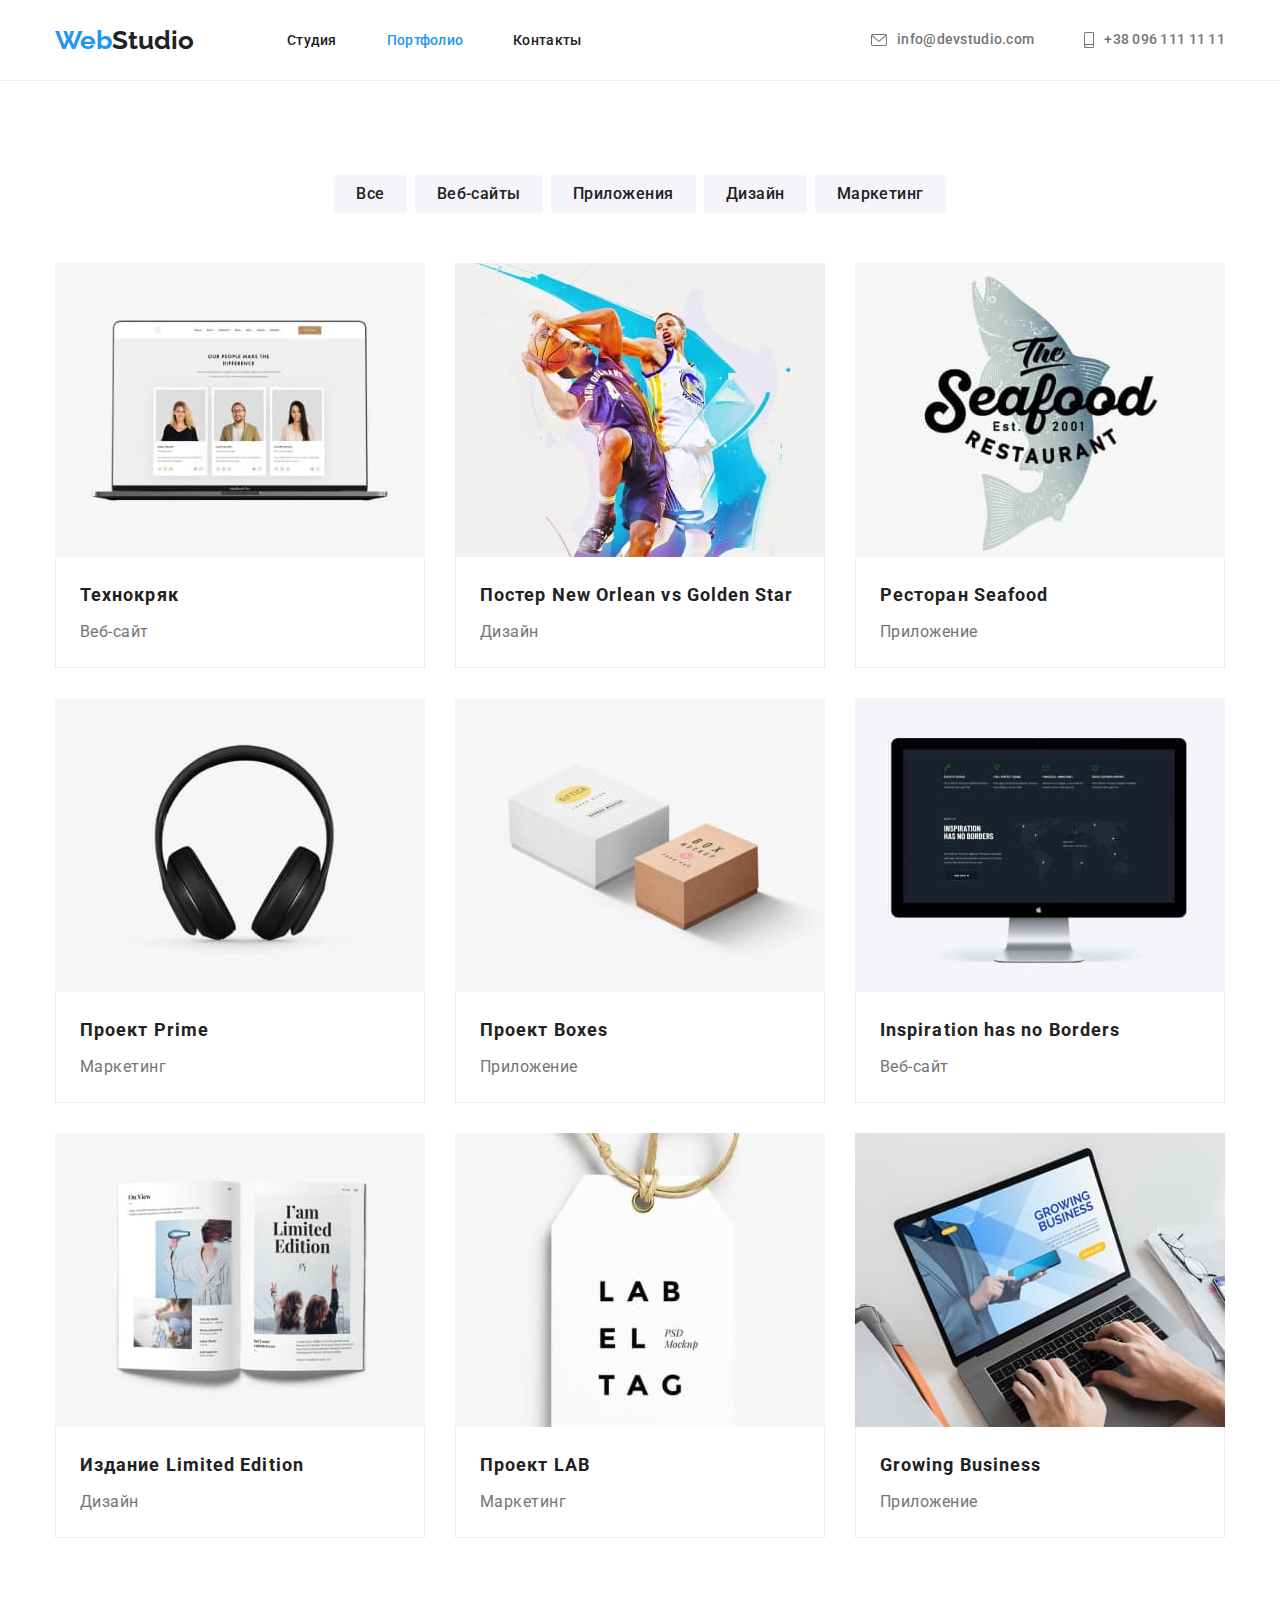
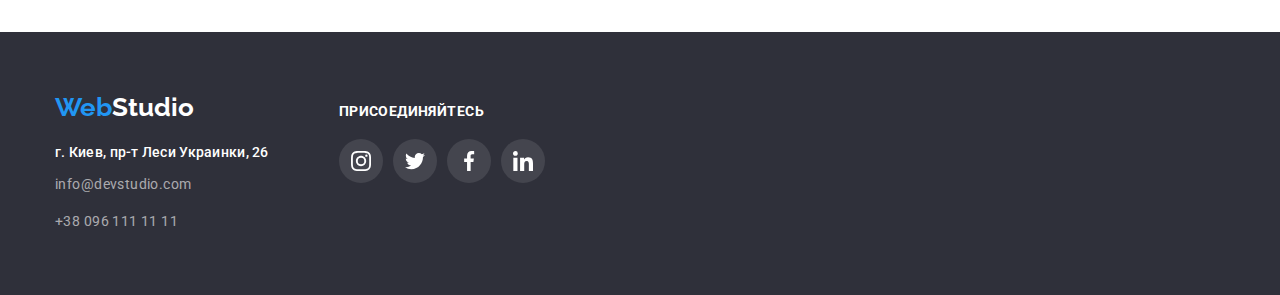
==== portfolio.html @ 15e5917b "copy files fm modul 4 to 5" ====
<!DOCTYPE html>

<html lang="ru">
  <head>
    <meta charset="UTF-8" />
    <title>Портфолио</title>
    <link rel="preconnect" href="https://fonts.googleapis.com" />
    <link rel="preconnect" href="https://fonts.gstatic.com" crossorigin />
    <link
      href="https://fonts.googleapis.com/css2?family=Raleway:wght@700&family=Roboto:wght@400;500;700;900&display=swap"
      rel="stylesheet"
    />
    <link
      rel="stylesheet"
      href="https://cdnjs.cloudflare.com/ajax/libs/modern-normalize/1.1.0/modern-normalize.min.css"
    />
    <link rel="stylesheet" href="./css/styles.css" />
  </head>
  <body>
    <header class="main-header">
      <div class="container flex hrznt-cent">
        <a href="./index.html" class="logo" lang="en"
          ><span class="accent">Web</span>Studio</a
        >
        <nav class="main-nav">
          <ul class="main-manu list">
            <li class="link">
              <a href="./index.html" class="main-menu-link">Студия</a>
            </li>
            <li class="link">
              <a href="./portfolio.html" class="current main-menu-link"
                >Портфолио</a
              >
            </li>
            <li class="link">
              <a href="#" class="main-menu-link">Контакты</a>
            </li>
          </ul>
        </nav>
        <ul class="address-nav list">
          <li class="address-link">
            <a
              href="mailto:info@devstudio.com"
              class="contacts-header"
              lang="en"
            >
              <svg class="mail-icon" style="width: 16px; height: 12px">
                <use href="./images/icons.svg#icon-envelope"></use>
              </svg>
              info@devstudio.com</a
            >
          </li>
          <li class="address-link">
            <a href="tel:+380961111111" class="contacts-header">
              <svg class="phone-icon" style="width: 10px; height: 16px">
                <use href="./images/icons.svg#icon-smartphone"></use>
              </svg>
              +38 096 111 11 11</a
            >
          </li>
        </ul>
      </div>
    </header>
    <main>
      <section class="section">
        <div class="container">
          <h1 class="section-title hide">Нашы работы</h1>
          <ul class="filter list">
            <li class="filter-item">
              <a href="" type="button" class="filter-button">Все</a>
            </li>
            <li class="filter-item">
              <a href="" type="button" class="filter-button">Веб-сайты</a>
            </li>
            <li class="filter-item">
              <a href="" type="button" class="filter-button">Приложения</a>
            </li>
            <li class="filter-item">
              <a href="" type="button" class="filter-button">Дизайн</a>
            </li>
            <li class="filter-item">
              <a href="" type="button" class="filter-button">Маркетинг</a>
            </li>
          </ul>
          <ul class="project-portfolio list">
            <li class="project-card">
              <a href="" class="project-link">
                <img
                  class="project-img no-gap"
                  src="./images/card-technockrayk.jpg"
                  alt="Основная страница сайта"
                  width="370"
                  height="294"
                />
                <div class="project-tag">
                  <h2 class="project-name">Технокряк</h2>
                  <p class="project-category">Веб-сайт</p>
                </div>
              </a>
            </li>
            <li class="project-card">
              <a href="" class="project-link">
                <img
                  class="project-img no-gap"
                  src="./images/card-poster.jpg"
                  alt="Два баскетболиста с мячом"
                  width="370"
                  height="294"
                />
                <div class="project-tag">
                  <h2 class="project-name">
                    Постер <span lang="en">New Orlean vs Golden Star</span>
                  </h2>
                  <p class="project-category">Дизайн</p>
                </div>
              </a>
            </li>
            <li class="project-card">
              <a href="" class="project-link">
                <img
                  class="project-img no-gap"
                  src="./images/card-restoran.jpg"
                  alt="Логотп ресторана"
                  width="370"
                  height="294"
                />
                <div class="project-tag">
                  <h2 class="project-name">
                    Ресторан <span lang="en">Seafood</span>
                  </h2>
                  <p class="project-category">Приложение</p>
                </div>
              </a>
            </li>
            <li class="project-card">
              <a href="" class="project-link">
                <img
                  class="project-img no-gap"
                  src="./images/card-prime.jpg"
                  alt="Полноразмерные наушники"
                  width="370"
                  height="294"
                />
                <div class="project-tag">
                  <h2 class="project-name">
                    Проект <span lang="en">Prime</span>
                  </h2>
                  <p class="project-category">Маркетинг</p>
                </div>
              </a>
            </li>
            <li class="project-card">
              <a href="" class="project-link">
                <img
                  class="project-img no-gap"
                  src="./images/card-boxes.jpg"
                  alt="Две коробки"
                  width="370"
                  height="294"
                />
                <div class="project-tag">
                  <h2 class="project-name">Проект Boxes</h2>
                  <p class="project-category">Приложение</p>
                </div>
              </a>
            </li>
            <li class="project-card">
              <a href="" class="project-link">
                <img
                  class="project-img no-gap"
                  src="./images/card-noborders.jpg"
                  alt="Фото главной страници 'проекта' Веб-сайта на мониторе"
                  width="370"
                  height="294"
                />
                <div class="project-tag">
                  <h2 class="project-name" lang="en">
                    Inspiration has no Borders
                  </h2>
                  <p class="project-category">Веб-сайт</p>
                </div>
              </a>
            </li>
            <li class="project-card">
              <a href="" class="project-link">
                <img
                  class="project-img no-gap"
                  src="./images/card-publication.jpg"
                  alt="Журнал в развороте"
                  width="370"
                  height="294"
                />
                <div class="project-tag">
                  <h2 class="project-name">
                    Издание <span lang="en">Limited Edition</span>
                  </h2>
                  <p class="project-category">Дизайн</p>
                </div>
              </a>
            </li>
            <li class="project-card">
              <a href="" class="project-link">
                <img
                  class="project-img no-gap"
                  src="./images/card-lab.jpg"
                  alt="Фото бирки с логотипом проекта"
                  width="370"
                  height="294"
                />
                <div class="project-tag">
                  <h2 class="project-name">
                    Проект <span lang="en">LAB</span>
                  </h2>
                  <p class="project-category">Маркетинг</p>
                </div>
              </a>
            </li>
            <li class="project-card">
              <a href="" class="project-link">
                <img
                  class="project-img no-gap"
                  src="./images/card-growing.jpg"
                  alt="Фото Веб-сайта для приложения на ноутбуке"
                  width="370"
                  height="294"
                />
                <div class="project-tag">
                  <h2 class="project-name" lang="en">Growing Business</h2>
                  <p class="project-category">Приложение</p>
                </div>
              </a>
            </li>
          </ul>
        </div>
      </section>
    </main>

    <footer class="main-footer">
      <div class="container flex">
        <div class="address">
          <a href="./index.html" class="logo-footer" lang="en"
            ><span class="accent">Web</span
            ><span class="logo-white">Studio</span></a
          >
          <address>
            <ul class="address-footer list">
              <li class="address-item">
                <a href="#" class="address-link"
                  >г. Киев, пр-т Леси Украинки, 26</a
                >
              </li>
              <li class="address-item">
                <a
                  href="mailto:info@devstudio.com"
                  class="contacts-footer"
                  lang="en"
                  >info@devstudio.com</a
                >
              </li>
              <li class="address-item">
                <a href="tel:+380961111111" class="contacts-footer"
                  >+38 096 111 11 11</a
                >
              </li>
            </ul>
          </address>
        </div>
        <div class="social">
          <h2 class="social-title">присоединяйтесь</h2>
          <ul class="social-links flex list">
            <li class="social-link">
              <a href="" class="social-item">
                <svg class="social-icon" style="width: 20px; height: 20px">
                  <use href="./images/icons.svg#icon-instagram"></use>
                </svg>
              </a>
            </li>
            <li class="social-link">
              <a href="" class="social-item">
                <svg class="social-icon" style="width: 20px; height: 20px">
                  <use href="./images/icons.svg#icon-twitter"></use>
                </svg>
              </a>
            </li>
            <li class="social-link">
              <a href="" class="social-item">
                <svg class="social-icon" style="width: 20px; height: 20px">
                  <use href="./images/icons.svg#icon-facebook"></use>
                </svg>
              </a>
            </li>
            <li class="social-link">
              <a href="" class="social-item">
                <svg class="social-icon" style="width: 20px; height: 20px">
                  <use href="./images/icons.svg#icon-linkedin"></use>
                </svg>
              </a>
            </li>
          </ul>
        </div>
      </div>
    </footer>
  </body>
</html>
---- css/styles.css ----
:root {
  --primary-text-color: rgba(33, 33, 33, 1);
  --secondary-text-color: rgba(117, 117, 117, 1);
  --accent-color: rgba(33, 150, 243, 1);
  --primary-white-color: rgba(255, 255, 255, 1);
  --secondary-section-color: rgba(245, 244, 250, 1);
  --slave-bcg-color: rgba(47, 48, 58, 1);
  --contacts-footer: rgba(255, 255, 255, 0.6);
}

html {
  box-sizing: border-box;
}

*,
*::before,
*::after {
  box-sizing: inherit;
}

body {
  font-family: Roboto, sans-serif;
  color: var(--primary-text-color);

  background-color: var(--primary-white-color);
}

.list {
  padding: 0;
  margin: 0;

  list-style-type: none;
}

.accent {
  color: var(--accent-color);
}

.secnd-section-color {
  background-color: var(--secondary-section-color);
}

.flex {
  display: flex;
}

.hrznt-cent {
  align-items: center;
}

.hide {
  display: none;
}

.section.cut-top {
  padding-top: 0;
}

.container {
  width: 1200px;
  margin-left: auto;
  margin-right: auto;
  padding-left: 15px;
  padding-right: 15px;
}

.main-header {
  border-bottom: 1px solid rgba(236, 236, 236, 1);
}

.main-manu {
  display: flex;
  margin-left: 93px;
}

.main-manu .link + .link {
  margin-left: 50px;
}

.address-nav {
  display: flex;
  margin-left: auto;
}

.address-nav > .address-link + .address-link {
  margin-left: 50px;
}

.main-menu-link {
  display: block;
  padding-top: 32px;
  padding-bottom: 32px;

  text-decoration-line: none;
  font-size: 14px;
  font-weight: 500;
  line-height: 1.17;
  letter-spacing: 0.02em;
  color: var(--primary-text-color);
}

.main-menu-link:hover,
.main-menu-link:focus {
  color: var(--accent-color);
}

.current {
  color: var(--accent-color);
}

.logo,
.logo-footer {
  text-decoration-line: none;
  font-family: Raleway;
  font-size: 26px;
  font-weight: 700;
  line-height: 1.17;
  color: var(--primary-text-color);
}

.logo-footer {
  display: block;
  margin-bottom: 20px;
}

.logo-white {
  color: var(--primary-white-color);
}

.mail-icon {
  fill: currentColor;
  margin-right: 10px;
}

.phone-icon {
  fill: currentColor;
  margin-right: 10px;
}

.contacts-header {
  display: flex;
  align-items: center;
  padding-top: 32px;
  padding-bottom: 32px;

  text-decoration-line: none;
  font-weight: 500;
  color: var(--secondary-text-color);
}

.contacts-header:hover,
.contacts-header:focus {
  color: var(--accent-color);
}

.contacts-footer {
  text-decoration-line: none;
  font-style: normal;
  font-weight: 400;
  font-size: 14px;
  line-height: 2;
  letter-spacing: 0.03em;
  color: var(--contacts-footer);
}

.contacts-footer:hover,
.contacts-footer:focus {
  color: var(--accent-color);
}

.vision-description {
  margin: 0;

  font-style: normal;
  font-weight: 400;
  font-size: 14px;
  line-height: 1.7;
  letter-spacing: 0.03em;
  color: var(--secondary-text-color);
}

.hero {
  padding-top: 200px;
  padding-bottom: 200px;

  text-align: center;

  background-image: linear-gradient(
      to right,
      rgba(47, 48, 58, 0.4),
      rgba(47, 48, 58, 0.4)
    ),
    url(../images/hero-bkg.jpg),
    linear-gradient(to right, rgba(196, 196, 196, 1), rgba(196, 196, 196, 1));
  background-size: auto;
  background-position: center;
  background-repeat: no-repeat;
}

.hero-title {
  margin-top: 0;
  margin-bottom: 30px;

  font-size: 44px;
  font-weight: 900;
  line-height: 1.36;
  letter-spacing: 0.06em;
  text-transform: uppercase;
  color: var(--primary-white-color);
}

.hero-button {
  padding: 10px 32px;

  font-weight: 700;
  font-size: 16px;
  line-height: 1.88;
  letter-spacing: 0.06em;
  color: var(--primary-white-color);

  background-color: var(--accent-color);
  box-shadow: 0px 4px 4px rgba(0, 0, 0, 0.15);
  border-radius: 4px;
  border: 0;
}

.hero-button:hover,
.hero-button:focus {
  letter-spacing: 0.06em;
  color: var(--primary-white-color);

  background-color: rgba(33, 150, 243, 1);
  box-shadow: 0px 4px 4px rgba(0, 0, 0, 0.15);
}

.vision-list {
  display: flex;
  flex-wrap: wrap;
  margin: -15px;
}

.vision-item {
  display: flex;
  justify-content: center;
  align-items: center;
  width: 270px;
  height: 120px;
  margin-bottom: 30px;
  background-color: var(--secondary-section-color);
  border-radius: 4px;
}

.vision-icon {
  padding: 0;
}

.our-vision-list-item {
  margin: 15px;
  width: 270px;
}

.section {
  padding-top: 94px;
  padding-bottom: 94px;
}

.activities {
  display: flex;
}

.activities-item + .activities-item {
  margin-left: 30px;
}

.no-gap {
  display: block;
}

.filter {
  display: flex;
  margin-bottom: 50px;
  justify-content: center;
}

.filter-item + .filter-item {
  margin-left: 8px;
}

.filter-button {
  text-decoration: none;

  padding: 6px 22px;

  font-family: Roboto;
  font-weight: 500;
  font-size: 16px;
  line-height: 1.63;
  text-align: center;
  letter-spacing: 0.03em;
  color: var(--primary-text-color);

  background-color: var(--secondary-section-color);
  border: 0px;
  border-radius: 4px;
}

.filter-button:hover,
.filter-button:focus {
  color: var(--primary-white-color);

  background-color: var(--accent-color);
  box-shadow: 0px 3px 1px rgba(0, 0, 0, 0.1), 0px 1px 2px rgba(0, 0, 0, 0.08),
    0px 2px 2px rgba(0, 0, 0, 0.12);
  border-radius: 4px;
}

.project-portfolio {
  display: flex;
  flex-wrap: wrap;
  margin: -15px;
}

.project-link {
  text-decoration: none;
}

.project-card {
  margin: 15px;

  max-width: 370px;
  box-sizing: border-box;

  overflow: hidden;
}

.project-card:focus,
.project-card:hover {
  box-shadow: 0px 1px 1px rgba(0, 0, 0, 0.12), 0px 4px 4px rgba(0, 0, 0, 0.06),
    1px 4px 6px rgba(0, 0, 0, 0.16);
}

.project-img {
  max-width: 100%;
  height: auto;
}

.project-tag {
  text-decoration-style: none;
  padding: 20px 24px 20px 24px;

  border-left: 1px solid rgba(238, 238, 238, 1);
  border-right: 1px solid rgba(238, 238, 238, 1);
  border-bottom: 1px solid rgba(238, 238, 238, 1);
}

.project-name {
  color: var(--primary-text-color);
  margin: 0px 0px 4px 0px;

  font-style: normal;
  font-weight: 700;
  font-size: 18px;
  line-height: 2;
  letter-spacing: 0.06em;
}

.project-category {
  margin: 0;

  font-style: normal;
  font-weight: 400;
  font-size: 16px;
  line-height: 30px;
  letter-spacing: 0.03em;
  color: var(--secondary-text-color);
}

.vision-title {
  margin-top: 0;
  margin-bottom: 10px;

  font-family: Roboto;
  font-weight: 700;
  font-size: 14px;
  line-height: 1.14;
  letter-spacing: 0.03em;
  text-transform: uppercase;
}

.section-title {
  margin-top: 0;
  margin-bottom: 50px;

  font-weight: 700;
  font-size: 36px;
  line-height: 1.17;
  text-align: center;
  letter-spacing: 0.03em;
}

.crew-card {
  width: 270px;
  margin: 15px;

  background-color: var(--primary-white-color);
  box-shadow: 0px 1px 3px rgba(0, 0, 0, 0.12), 0px 1px 1px rgba(0, 0, 0, 0.14),
    0px 2px 1px rgba(0, 0, 0, 0.2);
  border-radius: 0px 0px 4px 4px;
}

.crew {
  display: flex;
  flex-wrap: wrap;
  margin: -15px;
}

.crew-tag {
  padding-top: 30px;
  padding-bottom: 30px;

  flex-direction: column;
}

.crew-name {
  margin-top: 0;
  margin-bottom: 10px;

  text-align: center;
  font-weight: 500;
  font-size: 16px;
  line-height: 1.19;
  letter-spacing: 0.03em;
}

.crew-job {
  margin: 0 0 16px 0;

  text-align: center;
  font-weight: 400;
  font-size: 16px;
  line-height: 1.19;
  letter-spacing: 0.03em;
  color: var(--secondary-text-color);
}

.crew-buttons {
  justify-content: center;
  padding: 0;
  align-items: center;
}

.crew-buttons .crew-link + .crew-link {
  margin-left: 10px;
}

.crew-button {
  display: flex;
  justify-content: center;
  align-items: center;
  padding: 12px;
  width: 44px;
  height: 44px;
  background-color: var(--primary-white-color);
  border: 0;
  border-radius: 50%;
  fill: rgba(175, 177, 184, 1);
  background-position: center;
}

.crew-button:hover,
.crew-button:focus {
  background-color: var(--accent-color);
  fill: var(--primary-white-color);
}

.crew-btn-icon {
  margin: 0;
  padding: 0;
  object-fit: contain;
}

.clients {
  display: flex;
  justify-content: center;
}

.client-item {
  display: flex;
  width: 170px;
  height: 92px;
  justify-content: center;
  align-items: center;
  color: rgba(175, 177, 184, 1);
  border: 1px solid;
  border-radius: 4px;
}

.client-item:hover,
.client-item:focus {
  color: var(--accent-color);
}

.client + .client {
  margin-left: 30px;
}

.client-icon {
  padding: 0;
  margin: 0;
  fill: currentColor;
}

.address-link {
  text-decoration: none;
  font-family: Roboto;
  font-style: normal;
  font-weight: 500;
  font-size: 14px;
  line-height: 1.14;
  letter-spacing: 0.02em;
  color: var(--primary-white-color);
}

.main-footer .container.flex {
  align-items: baseline;
}

.main-footer {
  padding-top: 60px;
  padding-bottom: 60px;
  margin: auto;

  background-color: var(--slave-bcg-color);
}

.address-footer {
  display: flex;
  flex-direction: column;
}

.address-item + .address-item {
  margin-top: 9px;
}

.social {
  margin-left: 70px;
}

.social-title {
  font-weight: 700;
  font-size: 14px;
  line-height: 16px;
  letter-spacing: 0.03em;
  text-transform: uppercase;
  margin: 0px 0px 20px 0px;

  color: var(--primary-white-color);
}

.social-links {
  padding: 0;
  margin: 0;
}

.social-link + .social-link {
  margin-left: 10px;
}

.social-item {
  display: flex;
  justify-content: center;
  align-items: center;
  padding: 0;
  width: 44px;
  height: 44px;
  background-color: rgba(255, 255, 255, 0.1);
  border: 0;
  border-radius: 50%;
  fill: var(--primary-white-color);
  background-position: center;
}

.social-item:hover,
.social-item:focus {
  background-color: var(--accent-color);
  fill: var(--primary-white-color);
}

.social-icon {
  margin: 0;
  padding: 0;
}
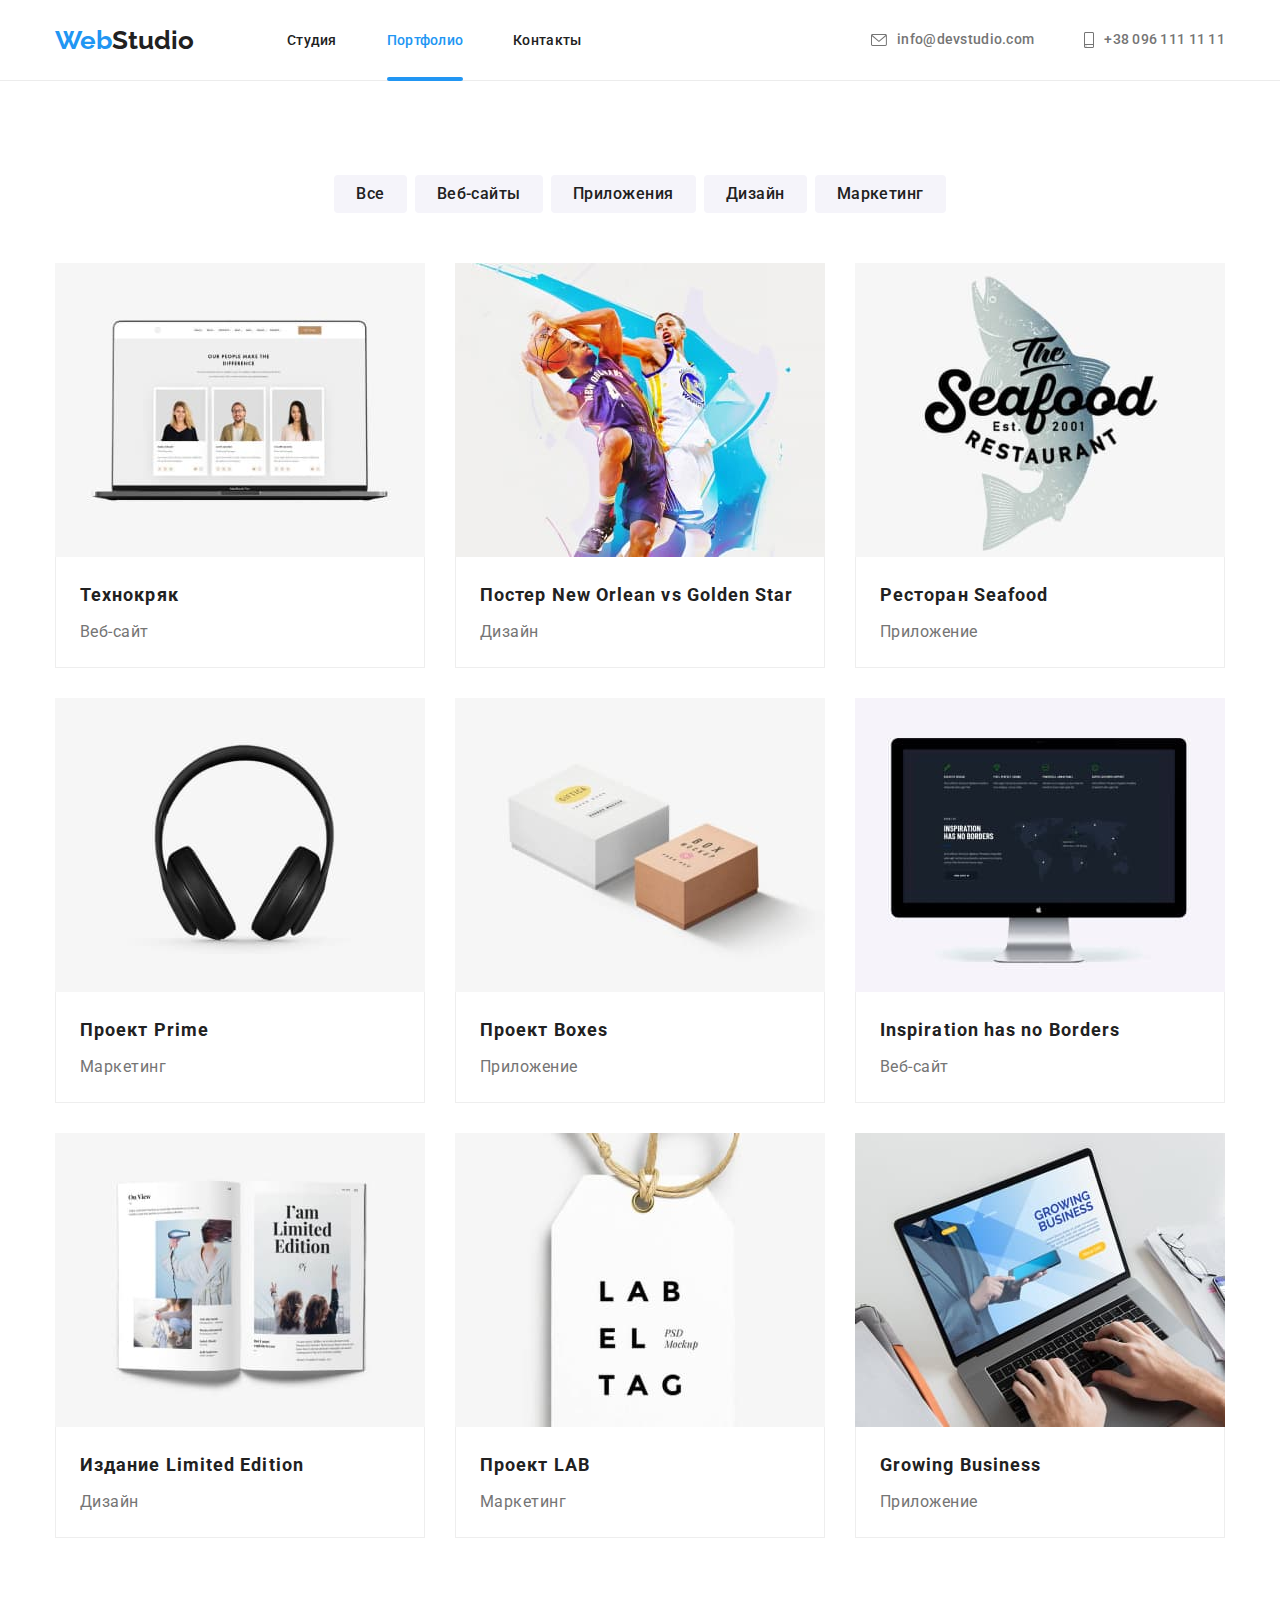
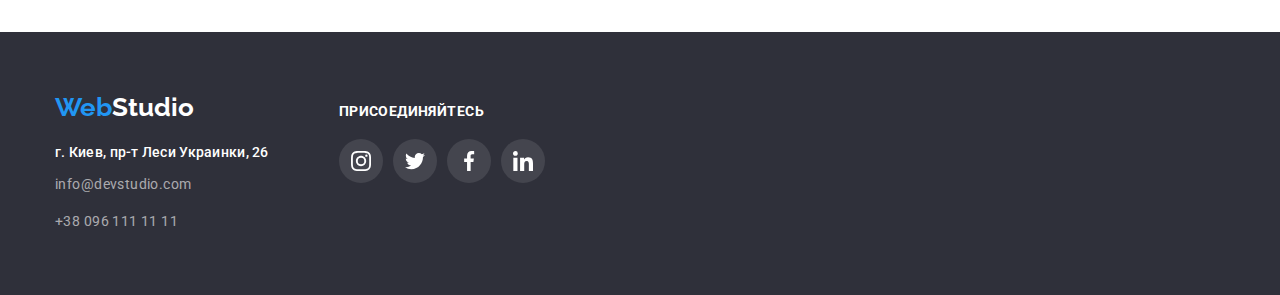
==== commit 2d1219e3: "add some animations" ====
--- a/portfolio.html
+++ b/portfolio.html
@@ -3,6 +3,8 @@
 <html lang="ru">
   <head>
     <meta charset="UTF-8" />
+    <meta http-equiv="X-UA-Compatible" content="IE=edge" />
+    <meta name="viewport" content="width=device-width, initial-scale=1.0" />
     <title>Портфолио</title>
     <link rel="preconnect" href="https://fonts.googleapis.com" />
     <link rel="preconnect" href="https://fonts.gstatic.com" crossorigin />
--- a/css/styles.css
+++ b/css/styles.css
@@ -49,7 +49,17 @@
 }
 
 .hide {
-  display: none;
+  position: absolute;
+  width: 1px;
+  height: 1px;
+  margin: -1px;
+  border: 0;
+  padding: 0;
+
+  white-space: nowrap;
+  clip-path: inset(100%);
+  clip: rect(0 0 0 0);
+  overflow: hidden;
 }
 
 .section.cut-top {
@@ -105,7 +115,19 @@
 }
 
 .current {
+  position: relative;
   color: var(--accent-color);
+}
+
+.current::after {
+  position: absolute;
+  display: block;
+  content: '';
+  height: 4px;
+  width: 100%;
+  background-color: var(--accent-color);
+  border-radius: 2px;
+  transform: translateY(29px);
 }
 
 .logo,
@@ -276,6 +298,40 @@
   display: block;
 }
 
+.img-box {
+  position: relative;
+}
+
+.activities-item .info-box {
+  bottom: 0;
+
+  padding: 24px;
+
+  position: absolute;
+  display: flex;
+  justify-content: center;
+  align-items: center;
+  max-width: 100%;
+  min-width: 100%;
+  height: 70px;
+  background-color: rgba(47, 48, 58, 0.8);
+}
+
+.activities-item .img-text {
+  display: block;
+  margin: 0;
+  font-family: 'Roboto';
+  font-style: normal;
+  font-weight: 700;
+  font-size: 14px;
+  line-height: 1.14;
+  text-align: center;
+  letter-spacing: 0.03em;
+  text-transform: uppercase;
+
+  color: var(--primary-white-color);
+}
+
 .filter {
   display: flex;
   margin-bottom: 50px;
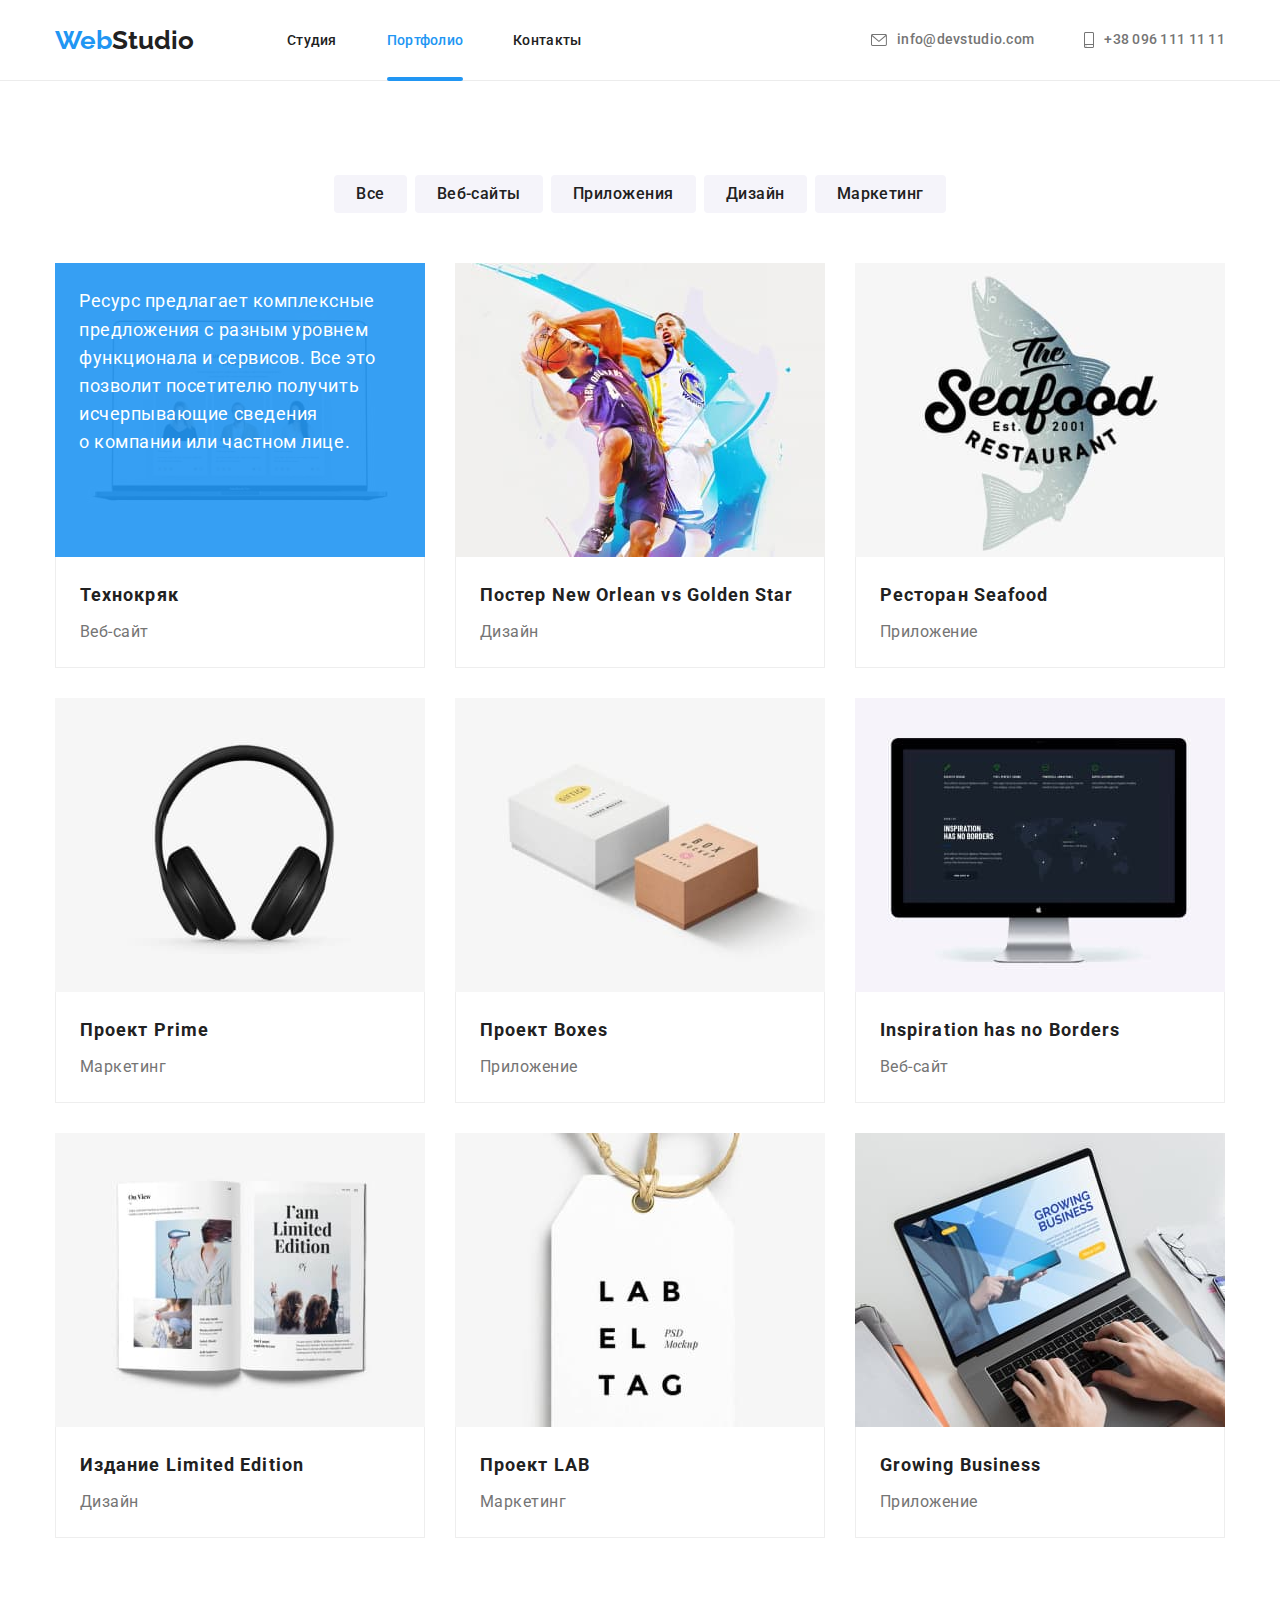
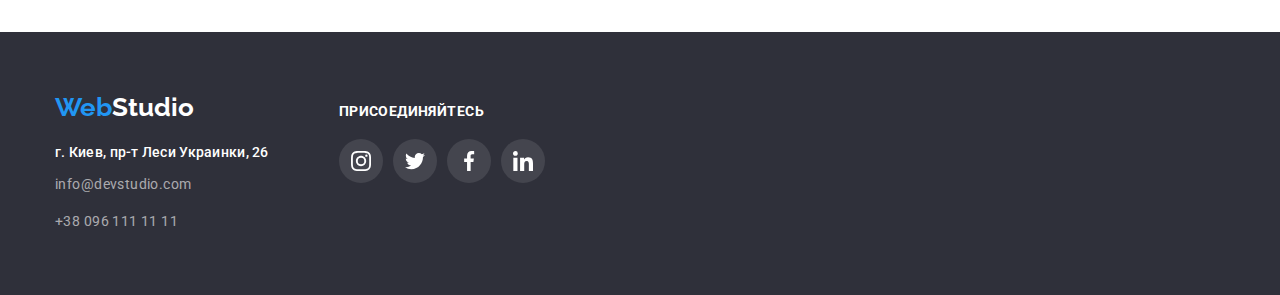
==== commit a23d7df1: "test" ====
--- a/portfolio.html
+++ b/portfolio.html
@@ -87,13 +87,21 @@
           <ul class="project-portfolio list">
             <li class="project-card">
               <a href="" class="project-link">
-                <img
-                  class="project-img no-gap"
-                  src="./images/card-technockrayk.jpg"
-                  alt="Основная страница сайта"
-                  width="370"
-                  height="294"
-                />
+                <div class="img-box">
+                  <img
+                    class="project-img no-gap"
+                    src="./images/card-technockrayk.jpg"
+                    alt="Основная страница сайта"
+                    width="370"
+                    height="294"
+                  />
+                  <p class="text">
+                    Ресурс предлагает комплексные предложения с разным уровнем
+                    функционала и сервисов. Все это позволит посетителю получить
+                    исчерпывающие сведения <br />
+                    о компании или частном лице.
+                  </p>
+                </div>
                 <div class="project-tag">
                   <h2 class="project-name">Технокряк</h2>
                   <p class="project-category">Веб-сайт</p>
--- a/css/styles.css
+++ b/css/styles.css
@@ -299,6 +299,7 @@
 }
 
 .img-box {
+  display: flex;
   position: relative;
 }
 
@@ -382,15 +383,11 @@
 
 .project-card {
   margin: 15px;
-
   max-width: 370px;
-  box-sizing: border-box;
-
-  overflow: hidden;
-}
-
-.project-card:focus,
-.project-card:hover {
+}
+
+.project-link:focus,
+.project-link:hover {
   box-shadow: 0px 1px 1px rgba(0, 0, 0, 0.12), 0px 4px 4px rgba(0, 0, 0, 0.06),
     1px 4px 6px rgba(0, 0, 0, 0.16);
 }
@@ -398,6 +395,30 @@
 .project-img {
   max-width: 100%;
   height: auto;
+}
+
+/* /* .project-card .img-box {
+  overflow: hidden;
+} */
+
+.project-card .text {
+  margin: 0;
+  display: block;
+  position: absolute;
+  top: 0;
+  left: 0;
+  width: 100%;
+  height: 100%;
+  padding: 24px;
+  background-color: rgba(33, 150, 243, 0.9);
+
+  font-family: Roboto;
+  font-style: normal;
+  font-weight: 400;
+  font-size: 18px;
+  line-height: 1.56;
+  letter-spacing: 0.03em;
+  color: var(--primary-white-color);
 }
 
 .project-tag {
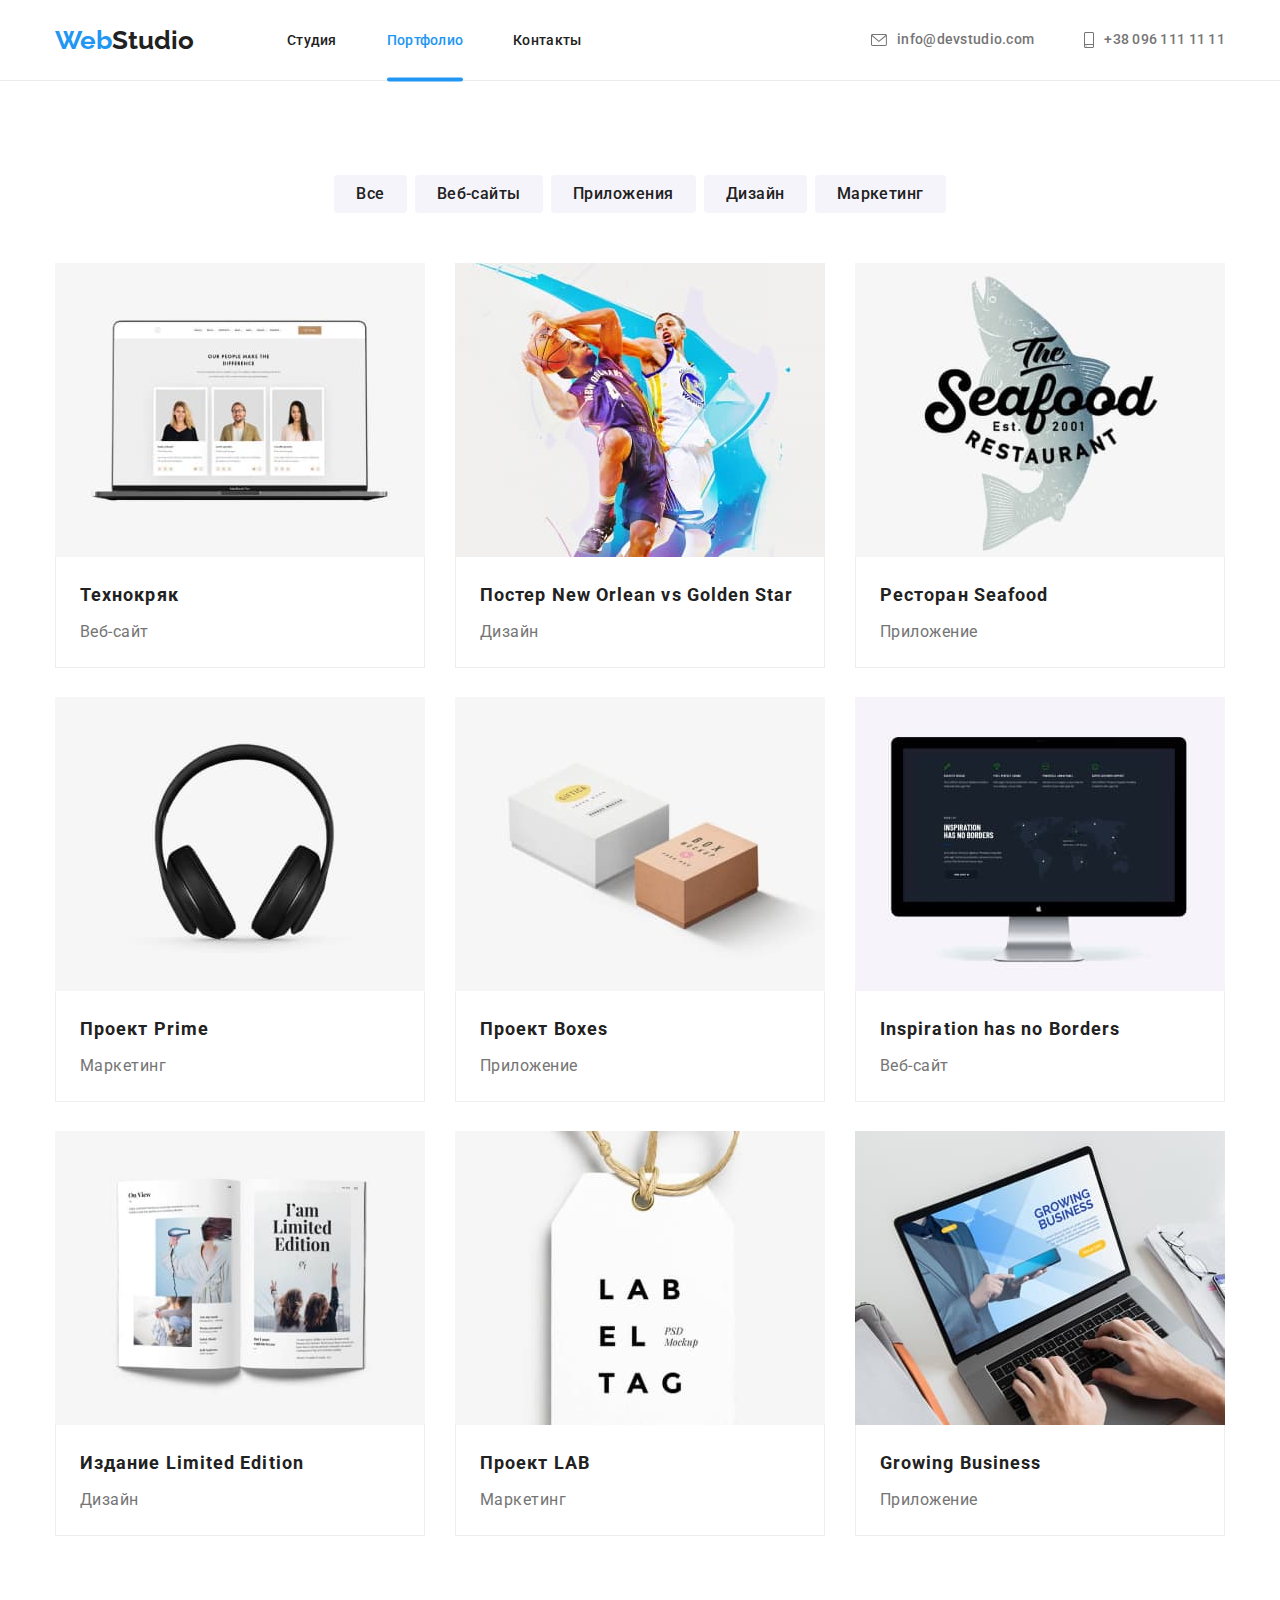
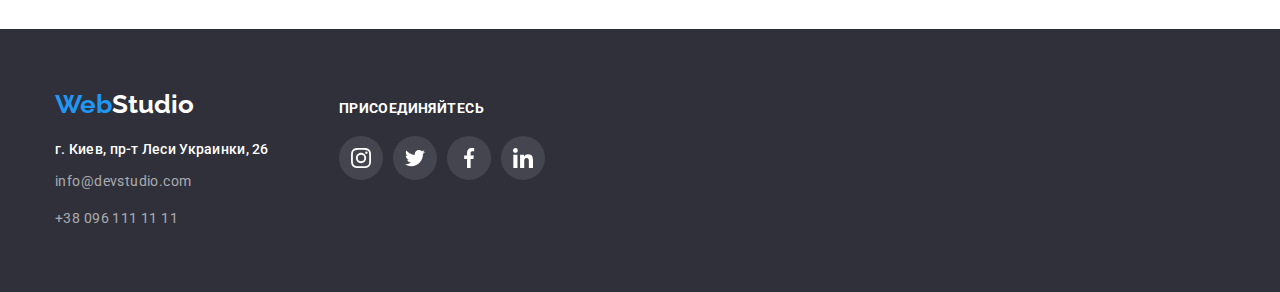
==== commit e63915c6: "add animations" ====
--- a/portfolio.html
+++ b/portfolio.html
@@ -95,12 +95,14 @@
                     width="370"
                     height="294"
                   />
-                  <p class="text">
-                    Ресурс предлагает комплексные предложения с разным уровнем
-                    функционала и сервисов. Все это позволит посетителю получить
-                    исчерпывающие сведения <br />
-                    о компании или частном лице.
-                  </p>
+                  <div class="text-box">
+                    <p class="text">
+                      Ресурс предлагает комплексные предложения с разным уровнем
+                      функционала и сервисов. Все это позволит посетителю
+                      получить исчерпывающие сведения <br />
+                      о компании или частном лице.
+                    </p>
+                  </div>
                 </div>
                 <div class="project-tag">
                   <h2 class="project-name">Технокряк</h2>
@@ -110,13 +112,23 @@
             </li>
             <li class="project-card">
               <a href="" class="project-link">
-                <img
-                  class="project-img no-gap"
-                  src="./images/card-poster.jpg"
-                  alt="Два баскетболиста с мячом"
-                  width="370"
-                  height="294"
-                />
+                <div class="img-box">
+                  <img
+                    class="project-img no-gap"
+                    src="./images/card-poster.jpg"
+                    alt="Два баскетболиста с мячом"
+                    width="370"
+                    height="294"
+                  />
+                  <div class="text-box">
+                    <p class="text">
+                      Ресурс предлагает комплексные предложения с разным уровнем
+                      функционала и сервисов. Все это позволит посетителю
+                      получить исчерпывающие сведения <br />
+                      о компании или частном лице.
+                    </p>
+                  </div>
+                </div>
                 <div class="project-tag">
                   <h2 class="project-name">
                     Постер <span lang="en">New Orlean vs Golden Star</span>
@@ -127,13 +139,23 @@
             </li>
             <li class="project-card">
               <a href="" class="project-link">
-                <img
-                  class="project-img no-gap"
-                  src="./images/card-restoran.jpg"
-                  alt="Логотп ресторана"
-                  width="370"
-                  height="294"
-                />
+                <div class="img-box">
+                  <img
+                    class="project-img no-gap"
+                    src="./images/card-restoran.jpg"
+                    alt="Логотп ресторана"
+                    width="370"
+                    height="294"
+                  />
+                  <div class="text-box">
+                    <p class="text">
+                      Ресурс предлагает комплексные предложения с разным уровнем
+                      функционала и сервисов. Все это позволит посетителю
+                      получить исчерпывающие сведения <br />
+                      о компании или частном лице.
+                    </p>
+                  </div>
+                </div>
                 <div class="project-tag">
                   <h2 class="project-name">
                     Ресторан <span lang="en">Seafood</span>
@@ -144,13 +166,23 @@
             </li>
             <li class="project-card">
               <a href="" class="project-link">
-                <img
-                  class="project-img no-gap"
-                  src="./images/card-prime.jpg"
-                  alt="Полноразмерные наушники"
-                  width="370"
-                  height="294"
-                />
+                <div class="img-box">
+                  <img
+                    class="project-img no-gap"
+                    src="./images/card-prime.jpg"
+                    alt="Полноразмерные наушники"
+                    width="370"
+                    height="294"
+                  />
+                  <div class="text-box">
+                    <p class="text">
+                      Ресурс предлагает комплексные предложения с разным уровнем
+                      функционала и сервисов. Все это позволит посетителю
+                      получить исчерпывающие сведения <br />
+                      о компании или частном лице.
+                    </p>
+                  </div>
+                </div>
                 <div class="project-tag">
                   <h2 class="project-name">
                     Проект <span lang="en">Prime</span>
@@ -161,13 +193,23 @@
             </li>
             <li class="project-card">
               <a href="" class="project-link">
-                <img
-                  class="project-img no-gap"
-                  src="./images/card-boxes.jpg"
-                  alt="Две коробки"
-                  width="370"
-                  height="294"
-                />
+                <div class="img-box">
+                  <img
+                    class="project-img no-gap"
+                    src="./images/card-boxes.jpg"
+                    alt="Две коробки"
+                    width="370"
+                    height="294"
+                  />
+                  <div class="text-box">
+                    <p class="text">
+                      Ресурс предлагает комплексные предложения с разным уровнем
+                      функционала и сервисов. Все это позволит посетителю
+                      получить исчерпывающие сведения <br />
+                      о компании или частном лице.
+                    </p>
+                  </div>
+                </div>
                 <div class="project-tag">
                   <h2 class="project-name">Проект Boxes</h2>
                   <p class="project-category">Приложение</p>
@@ -176,13 +218,23 @@
             </li>
             <li class="project-card">
               <a href="" class="project-link">
-                <img
-                  class="project-img no-gap"
-                  src="./images/card-noborders.jpg"
-                  alt="Фото главной страници 'проекта' Веб-сайта на мониторе"
-                  width="370"
-                  height="294"
-                />
+                <div class="img-box">
+                  <img
+                    class="project-img no-gap"
+                    src="./images/card-noborders.jpg"
+                    alt="Фото главной страници 'проекта' Веб-сайта на мониторе"
+                    width="370"
+                    height="294"
+                  />
+                  <div class="text-box">
+                    <p class="text">
+                      Ресурс предлагает комплексные предложения с разным уровнем
+                      функционала и сервисов. Все это позволит посетителю
+                      получить исчерпывающие сведения <br />
+                      о компании или частном лице.
+                    </p>
+                  </div>
+                </div>
                 <div class="project-tag">
                   <h2 class="project-name" lang="en">
                     Inspiration has no Borders
@@ -193,13 +245,23 @@
             </li>
             <li class="project-card">
               <a href="" class="project-link">
-                <img
-                  class="project-img no-gap"
-                  src="./images/card-publication.jpg"
-                  alt="Журнал в развороте"
-                  width="370"
-                  height="294"
-                />
+                <div class="img-box">
+                  <img
+                    class="project-img no-gap"
+                    src="./images/card-publication.jpg"
+                    alt="Журнал в развороте"
+                    width="370"
+                    height="294"
+                  />
+                  <div class="text-box">
+                    <p class="text">
+                      Ресурс предлагает комплексные предложения с разным уровнем
+                      функционала и сервисов. Все это позволит посетителю
+                      получить исчерпывающие сведения <br />
+                      о компании или частном лице.
+                    </p>
+                  </div>
+                </div>
                 <div class="project-tag">
                   <h2 class="project-name">
                     Издание <span lang="en">Limited Edition</span>
@@ -210,13 +272,23 @@
             </li>
             <li class="project-card">
               <a href="" class="project-link">
-                <img
-                  class="project-img no-gap"
-                  src="./images/card-lab.jpg"
-                  alt="Фото бирки с логотипом проекта"
-                  width="370"
-                  height="294"
-                />
+                <div class="img-box">
+                  <img
+                    class="project-img no-gap"
+                    src="./images/card-lab.jpg"
+                    alt="Фото бирки с логотипом проекта"
+                    width="370"
+                    height="294"
+                  />
+                  <div class="text-box">
+                    <p class="text">
+                      Ресурс предлагает комплексные предложения с разным уровнем
+                      функционала и сервисов. Все это позволит посетителю
+                      получить исчерпывающие сведения <br />
+                      о компании или частном лице.
+                    </p>
+                  </div>
+                </div>
                 <div class="project-tag">
                   <h2 class="project-name">
                     Проект <span lang="en">LAB</span>
@@ -227,13 +299,23 @@
             </li>
             <li class="project-card">
               <a href="" class="project-link">
-                <img
-                  class="project-img no-gap"
-                  src="./images/card-growing.jpg"
-                  alt="Фото Веб-сайта для приложения на ноутбуке"
-                  width="370"
-                  height="294"
-                />
+                <div class="img-box">
+                  <img
+                    class="project-img no-gap"
+                    src="./images/card-growing.jpg"
+                    alt="Фото Веб-сайта для приложения на ноутбуке"
+                    width="370"
+                    height="294"
+                  />
+                  <div class="text-box">
+                    <p class="text">
+                      Ресурс предлагает комплексные предложения с разным уровнем
+                      функционала и сервисов. Все это позволит посетителю
+                      получить исчерпывающие сведения <br />
+                      о компании или частном лице.
+                    </p>
+                  </div>
+                </div>
                 <div class="project-tag">
                   <h2 class="project-name" lang="en">Growing Business</h2>
                   <p class="project-category">Приложение</p>
--- a/css/styles.css
+++ b/css/styles.css
@@ -97,6 +97,8 @@
 }
 
 .main-menu-link {
+  display: inline-flex;
+  position: relative;
   display: block;
   padding-top: 32px;
   padding-bottom: 32px;
@@ -107,6 +109,7 @@
   line-height: 1.17;
   letter-spacing: 0.02em;
   color: var(--primary-text-color);
+  transition: color 250ms cubic-bezier(0.4, 0, 0.2, 1);
 }
 
 .main-menu-link:hover,
@@ -114,12 +117,7 @@
   color: var(--accent-color);
 }
 
-.current {
-  position: relative;
-  color: var(--accent-color);
-}
-
-.current::after {
+.main-menu-link::after {
   position: absolute;
   display: block;
   content: '';
@@ -127,7 +125,38 @@
   width: 100%;
   background-color: var(--accent-color);
   border-radius: 2px;
+  opacity: 0;
+  transform: translateY(0px);
+  transition: transform 250ms cubic-bezier(0.4, 0, 0.2, 1),
+    opacity 250ms cubic-bezier(0.4, 0, 0.2, 1);
+}
+
+.main-menu-link:hover::after,
+.main-menu-link:focus::after {
+  position: absolute;
+  display: block;
+  content: '';
+  height: 4px;
+  width: 100%;
+  background-color: var(--accent-color);
+  border-radius: 2px;
+  opacity: 1;
   transform: translateY(29px);
+}
+
+.current {
+  color: var(--accent-color);
+}
+
+.current::before {
+  position: absolute;
+  display: block;
+  content: '';
+  height: 4px;
+  width: 100%;
+  background-color: var(--accent-color);
+  border-radius: 2px;
+  transform: translateY(45.5px);
 }
 
 .logo,
@@ -168,6 +197,7 @@
   text-decoration-line: none;
   font-weight: 500;
   color: var(--secondary-text-color);
+  transition: color 250ms cubic-bezier(0.4, 0, 0.2, 1);
 }
 
 .contacts-header:hover,
@@ -183,6 +213,7 @@
   line-height: 2;
   letter-spacing: 0.03em;
   color: var(--contacts-footer);
+  transition: color 250ms cubic-bezier(0.4, 0, 0.2, 1);
 }
 
 .contacts-footer:hover,
@@ -348,27 +379,29 @@
 
   padding: 6px 22px;
 
-  font-family: Roboto;
   font-weight: 500;
   font-size: 16px;
   line-height: 1.63;
-  text-align: center;
+
   letter-spacing: 0.03em;
   color: var(--primary-text-color);
 
   background-color: var(--secondary-section-color);
   border: 0px;
   border-radius: 4px;
+  box-shadow: 0px 3px 1px rgba(0, 0, 0, 0), 0px 1px 2px rgba(0, 0, 0, 0),
+    0px 2px 2px rgba(0, 0, 0, 0);
+  transition: background-color 250ms cubic-bezier(0.4, 0, 0.2, 1),
+    color 250ms cubic-bezier(0.4, 0, 0.2, 1),
+    box-shadow 250ms cubic-bezier(0.4, 0, 0.2, 1);
 }
 
 .filter-button:hover,
 .filter-button:focus {
   color: var(--primary-white-color);
-
   background-color: var(--accent-color);
   box-shadow: 0px 3px 1px rgba(0, 0, 0, 0.1), 0px 1px 2px rgba(0, 0, 0, 0.08),
     0px 2px 2px rgba(0, 0, 0, 0.12);
-  border-radius: 4px;
 }
 
 .project-portfolio {
@@ -377,33 +410,36 @@
   margin: -15px;
 }
 
-.project-link {
-  text-decoration: none;
-}
-
 .project-card {
   margin: 15px;
-  max-width: 370px;
-}
-
-.project-link:focus,
-.project-link:hover {
+  width: 370px;
+  height: 404px;
+  box-shadow: 0px 1px 1px rgba(0, 0, 0, 0), 0px 4px 4px rgba(0, 0, 0, 0),
+    1px 4px 6px rgba(0, 0, 0, 0);
+  transition: box-shadow 250ms cubic-bezier(0.4, 0, 0.2, 1);
+}
+
+.project-link {
+  display: block;
+  text-decoration: none;
+  width: 100%;
+  height: 100%;
+  border: 3px;
+}
+
+.project-card .img-box {
+  overflow: hidden;
+}
+
+.project-card:focus,
+.project-card:hover {
   box-shadow: 0px 1px 1px rgba(0, 0, 0, 0.12), 0px 4px 4px rgba(0, 0, 0, 0.06),
     1px 4px 6px rgba(0, 0, 0, 0.16);
 }
 
-.project-img {
-  max-width: 100%;
-  height: auto;
-}
-
-/* /* .project-card .img-box {
-  overflow: hidden;
-} */
-
-.project-card .text {
-  margin: 0;
-  display: block;
+.project-card .text-box {
+  display: flex;
+  align-items: center;
   position: absolute;
   top: 0;
   left: 0;
@@ -411,6 +447,31 @@
   height: 100%;
   padding: 24px;
   background-color: rgba(33, 150, 243, 0.9);
+  transform: translateY(100%);
+  transition: transform 250ms cubic-bezier(0.4, 0, 0.2, 1);
+}
+
+.project-card .project-link:focus .text-box,
+.project-card .project-link:hover .text-box {
+  display: flex;
+  align-items: center;
+  position: absolute;
+  top: 0;
+  left: 0;
+  width: 100%;
+  height: 100%;
+  padding: 24px;
+  background-color: rgba(33, 150, 243, 0.9);
+  transform: translateY(0%);
+}
+
+.project-img {
+  max-width: 100%;
+  height: auto;
+}
+
+.project-card .text {
+  margin: 0;
 
   font-family: Roboto;
   font-style: normal;
@@ -542,6 +603,8 @@
   border-radius: 50%;
   fill: rgba(175, 177, 184, 1);
   background-position: center;
+  transition: fill 250ms cubic-bezier(0.4, 0, 0.2, 1),
+    background-color 250ms cubic-bezier(0.4, 0, 0.2, 1);
 }
 
 .crew-button:hover,
@@ -570,6 +633,7 @@
   color: rgba(175, 177, 184, 1);
   border: 1px solid;
   border-radius: 4px;
+  transition: color 250ms cubic-bezier(0.4, 0, 0.2, 1);
 }
 
 .client-item:hover,
@@ -655,12 +719,12 @@
   border-radius: 50%;
   fill: var(--primary-white-color);
   background-position: center;
+  transition: background-color 250ms cubic-bezier(0.4, 0, 0.2, 1);
 }
 
 .social-item:hover,
 .social-item:focus {
   background-color: var(--accent-color);
-  fill: var(--primary-white-color);
 }
 
 .social-icon {
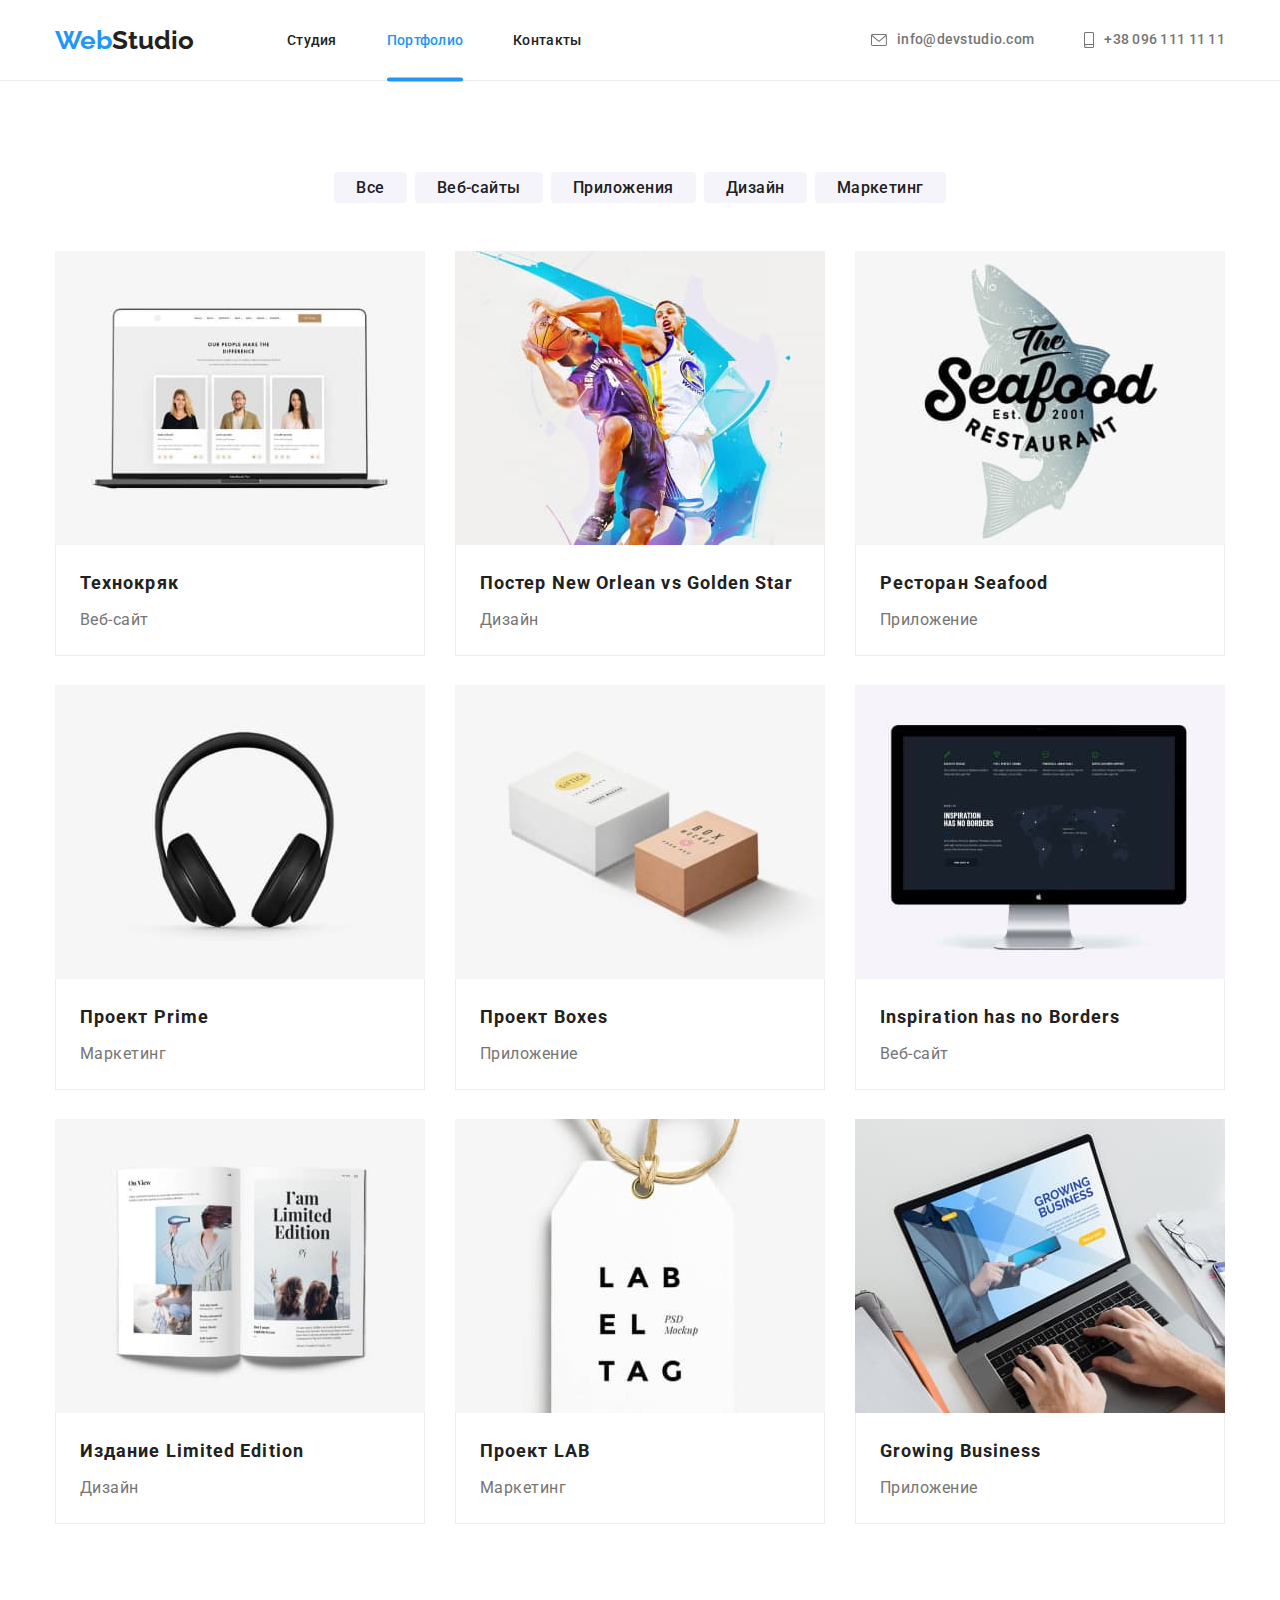
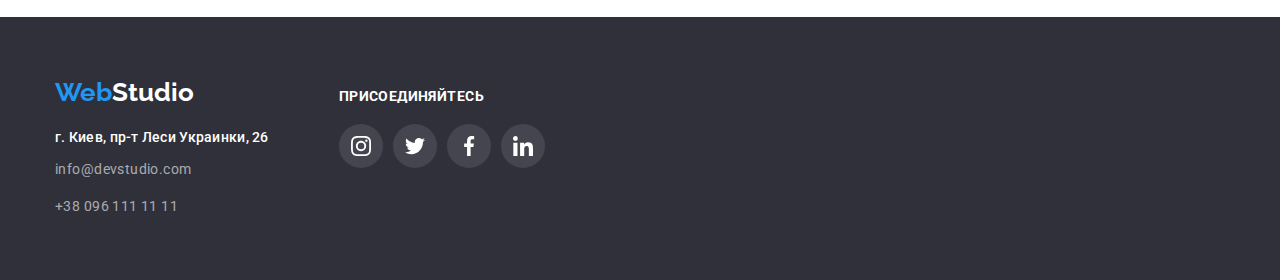
==== commit 9e53762f: "del wrong type" ====
--- a/portfolio.html
+++ b/portfolio.html
@@ -69,19 +69,19 @@
           <h1 class="section-title hide">Нашы работы</h1>
           <ul class="filter list">
             <li class="filter-item">
-              <a href="" type="button" class="filter-button">Все</a>
-            </li>
-            <li class="filter-item">
-              <a href="" type="button" class="filter-button">Веб-сайты</a>
-            </li>
-            <li class="filter-item">
-              <a href="" type="button" class="filter-button">Приложения</a>
-            </li>
-            <li class="filter-item">
-              <a href="" type="button" class="filter-button">Дизайн</a>
-            </li>
-            <li class="filter-item">
-              <a href="" type="button" class="filter-button">Маркетинг</a>
+              <a href="" class="filter-button">Все</a>
+            </li>
+            <li class="filter-item">
+              <a href="" class="filter-button">Веб-сайты</a>
+            </li>
+            <li class="filter-item">
+              <a href="" class="filter-button">Приложения</a>
+            </li>
+            <li class="filter-item">
+              <a href="" class="filter-button">Дизайн</a>
+            </li>
+            <li class="filter-item">
+              <a href="" class="filter-button">Маркетинг</a>
             </li>
           </ul>
           <ul class="project-portfolio list">
--- a/css/styles.css
+++ b/css/styles.css
@@ -286,6 +286,67 @@
   box-shadow: 0px 4px 4px rgba(0, 0, 0, 0.15);
 }
 
+/* MODAL WINDOW */
+
+.backdrop {
+  position: fixed;
+  top: 0;
+  left: 0;
+  width: 100%;
+  height: 100%;
+  background-color: rgba(0, 0, 0, 0.2);
+
+  opacity: 1;
+
+  transition: opacity 250ms cubic-bezier(0.4, 0, 0.2, 1);
+}
+
+.backdrop.is-hidden {
+  opacity: 0;
+  pointer-events: none;
+}
+
+.backdrop.is-hidden .modal {
+  transform: translate(-50%, -50%) scale(1.1);
+}
+
+.modal {
+  position: absolute;
+  top: 50%;
+  left: 50%;
+
+  height: 581px;
+  width: 528px;
+  background-color: var(--primary-white-color);
+  box-shadow: 0px 1px 3px rgba(0, 0, 0, 0.12), 0px 1px 1px rgba(0, 0, 0, 0.14),
+    0px 2px 1px rgba(0, 0, 0, 0.2);
+  border-radius: 4px;
+
+  transform: translate(-50%, -50%) scale(1);
+
+  transition: transform 250ms cubic-bezier(0.4, 0, 0.2, 1);
+}
+
+.modal-button {
+  display: flex;
+  justify-content: center;
+  align-items: center;
+  position: absolute;
+  top: 8px;
+  right: 8px;
+  width: 30px;
+  height: 30px;
+
+  border-radius: 50%;
+  background-color: var(--primary-white-color);
+  border: 1px solid rgba(0, 0, 0, 0.1);
+}
+
+.modal-button:hover,
+.modal-button:focus {
+  color: currentColor;
+}
+
 .vision-list {
   display: flex;
   flex-wrap: wrap;
@@ -424,7 +485,6 @@
   text-decoration: none;
   width: 100%;
   height: 100%;
-  border: 3px;
 }
 
 .project-card .img-box {
